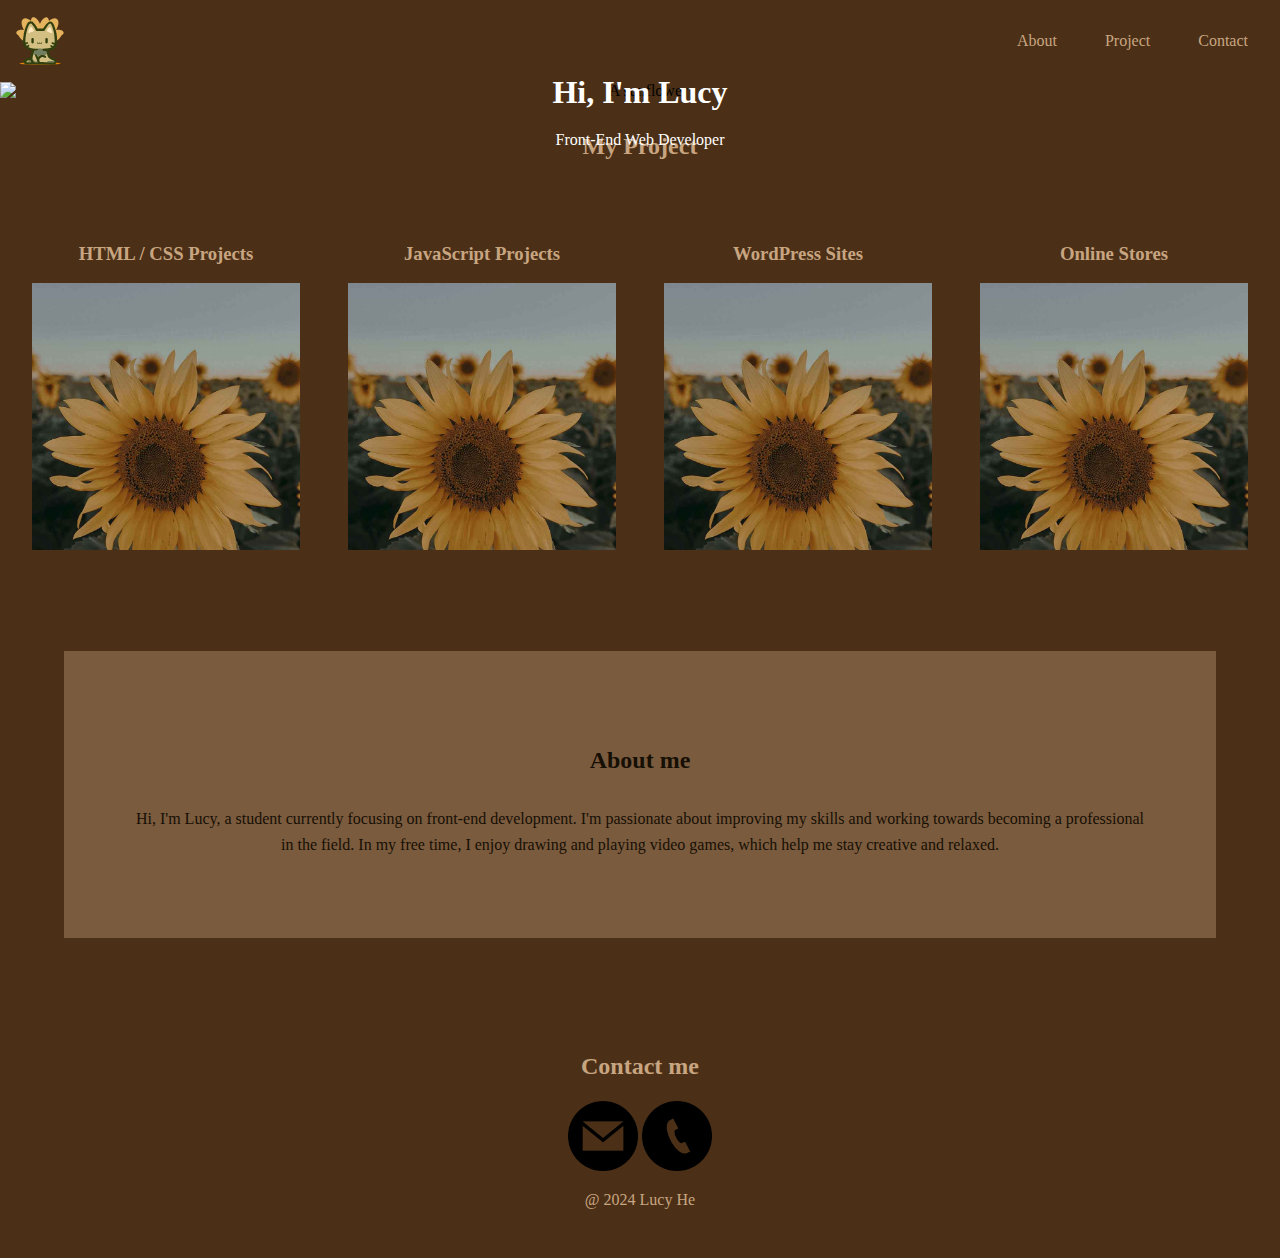
==== index.html @ af117568 "commit" ====
<!DOCTYPE html>
<html lang="en">
<head>
    <meta charset="UTF-8">
    <meta name="viewport" content="width=device-width,initial-scale=1">
    <title>Landing-page</title>
    <link rel="icon" type="image/png" href="/favicon-48x48.png" sizes="48x48" />
    <link rel="icon" type="image/svg+xml" href="/favicon.svg" />
    <link rel="shortcut icon" href="/favicon.ico" />
    <link rel="apple-touch-icon" sizes="180x180" href="/apple-touch-icon.png" />
    <link rel="manifest" href="/site.webmanifest" />
    <link rel="stylesheet" href="styles/normalize-fwd.css">
	<link rel="stylesheet" href="styles/styles.css">
</head>
<body id="top">
    
    <header class="site-header">
        <a href="index.html" class="site-logo">
            <img src="images/landing-page-logo.svg" alt="A cat logo">
        </a>

        <nav class="site-nav">
             <ul class="meun">
                <li><a href="#about">About</a></li>
                <li><a href="#project">Project</a></li>
                 <li><a href="#contact">Contact</a></li>
            </ul>
        </nav>
    </header>

    <main class="site-main" id="home">
        <header class="page-header">
            <h1>Hi, I'm Lucy</h1>
            <p>Front-End Web Developer</p>
            <img src="images/sunflower.jpg" alt="A sunflower">
        </header>

        

        <section id="project">
            <h2>My Project</h2>

            <div class="project-wrapper">

                <article class="site-section">
                    <a href="#">
                        <h3>HTML / CSS Projects</h3>
                        <img width="520" src="images/sunflower-withsky.jpg" alt="Sunflowers with sky">
                    </a>
                </article>

                <article class="site-section">
                    <a href="#">
                        <h3>JavaScript Projects</h3>
                        <img width="520" src="images/sunflower-withsky.jpg" alt="Sunflowers with sky">
                    </a>
                </article>

                <article class="site-section">
                    <a href="#">
                        <h3>WordPress Sites</h3>
                        <img width="520" src="images/sunflower-withsky.jpg" alt="Sunflowers with sky">
                    </a>
                </article>

                <article class="site-section">
                    <a href="#">
                        <h3>Online Stores</h3>
                        <img width="520" src="images/sunflower-withsky.jpg" alt="Sunflowers with sky">
                    </a>
                </article>
                     
                </div>
            </section>

            <section id="about" class="about">
                <h2>About me</h2>
                <p>Hi, I'm Lucy, a student currently focusing on front-end development. I'm passionate about improving my skills and working towards becoming a professional in the field. In my free time, I enjoy drawing and playing video games, which help me stay creative and relaxed.</p>
            </section>


        
        
    </main>

    <footer id="contact" class="site-footer">
        <h2>Contact me</h2>

        <div class="icon-wapper">
            <a class="icon" href="#">
                 <img width="70" src="images/icon-email.png" alt="email icon">
             </a>
        
            <a class="icon" href="#">
                <img width="70" src="images/icon-phone.png" alt="phone icon">
             </a>

        </div>

        <p>@ 2024 Lucy He</p>
        
    </footer>
</body>
</html>
---- styles/styles.css ----
/*--------------------------------------------------------------
>>> TABLE OF CONTENTS:
----------------------------------------------------------------
# Generic (CALLED IN ANOTHER FILE)
	- Normalize
	- Box sizing
	- Media width
# Base
	- Typography
	- Elements
	- Links
# Layouts
# Components
	- Header
	- Main
	- Footer
--------------------------------------------------------------*/

/*--------------------------------------------------------------
# Base
--------------------------------------------------------------*/

/* Typography
--------------------------------------------- */
body {
    
	
    background-color: #4b3017;
}

h1,
h2,
h3,
h4,
h5,
h6 {
	color: #c8a581;
}



p {
	color: #c8a581;
}
.about h2,
.about p {
    color: #160f04;
}

/* Elements
--------------------------------------------- */
.site-header {
    display: flex;
    flex-direction: row;
    justify-content: space-between;
    align-items: center;
    
}
.site-logo {
    width: 5rem;
    height: 5rem;
    display: flex;
    flex-direction: row;
    justify-content: flex-start;
    align-items: flex-start;
    padding: 1rem;
   
    
}

.site-nav ul {
    list-style-type: none;
	display: flex;
    flex-direction: row;
    justify-content: flex-end;
    gap: 1rem;
    margin: .5rem;
    padding: 1rem;
   
}

@media (min-width:50em) {
    .site-nav ul {
        display: flex;
        flex-wrap: wrap;
        justify-content: flex-end;
        gap: 3rem;
        margin: 1rem;
        padding: 1rem;
    }
}


/* Links
--------------------------------------------- */
a {
    text-decoration: none;
    color: #c8a581;
}




/*--------------------------------------------------------------
# Layout
--------------------------------------------------------------*/



/*--------------------------------------------------------------
# Components
--------------------------------------------------------------*/

/* Header
--------------------------------------------- */
.sit-logo {
    display: flex;
    flex-wrap: wrap;
    flex-direction: row;
    width: 2rem;
    height: 2rem;
}

.page-header {
    display: flex;
    flex-wrap: wrap;
    position: relative;
    text-align: center;
    width: 100%;
}

.page-header img {
    width: 100%;
    height: auto;    
}

.page-header h1,
.page-header p {
    display: block;
    position: absolute;
    top: 35%;
    left: 20%;
    color: white; 
    margin: 0;
    padding: 0;
}
.page-header p{
    padding-top: 3rem;
}
 
@media (min-width: 50em) {
    .site-logo{
        display: flex;
        flex-direction: row;
        padding-left: 1rem;
        width: 5rem;
        height: 5rem;
        
    }

.page-header {
    display: flex;
    flex-wrap: wrap;
    position: relative;
    text-align: center;
}

.page-header img {
    width: 100%;
    height: auto;
}

.page-header h1,
.page-header p {
    display: block;
    position: absolute;
    top: 50%; 
    left: 50%; 
    transform: translate(-50%, -50%); 
    color: white; 
    margin: 0;
    padding: 0;
}
.page-header p{
    padding-top: 6rem;
}
	
}



/* Main
--------------------------------------------- */
.site-main {
    display: flex;
    flex-direction: column;
}

.project-wrapper {
    display: flex;
    flex-wrap: wrap;
    justify-content: space-around;
    gap: 1rem;
    padding: 1rem;
}

.site-section{
    display: flex;
    flex-direction: column;
    align-items: center;
    padding: 1rem; 
    flex-basis: 100%;
    max-width: 100%;
}

.site-section img {
    width: 100%;
}

section h2 {
    text-align: center;
    margin: 2rem;
    padding: 1rem;
}

section h3 {
    text-align: center;
}

.about{
    background-color:#7b5b3e;
    text-align: center;
    margin: 1rem;
    padding: 1rem;
}

.about p {
    line-height: 1.6rem;
}


@media (min-width: 50em) {
    .project-wrapper{
        display: flex;
        flex-wrap: nowrap;
        flex-direction: row;
        justify-content: space-between;
    }

    .site-section{
        display: flex;
        flex-wrap: wrap;
        flex-direction: row;
        flex-basis: 30%;
        max-width: 30%;
        flex-grow: 1;
    }

    .site-section img {
        width: auto;
        max-width: 100%;
    }

    .site-section h3 {
        text-align: center;
    }

    section h2 {
        margin: 1rem;
        padding: 1rem;
    }

    .about{
        justify-content: center;
        margin: 4rem;
        padding: 4rem;
    }

}
        
/* Footer
--------------------------------------------- */
footer {
    display: flex;
    flex-direction: column;
    justify-content: center;
    align-items: center;
    margin: 2rem;
}

@media (min-width:50em) {
    footer{
        display: flex;
        flex-direction: column;
        justify-content: center;
        align-items: center;
    }
    .icon-wrapper {
        display: flex;
        flex-direction: row; 
        justify-content: center; 
        gap: 3rem;
    }
    
}
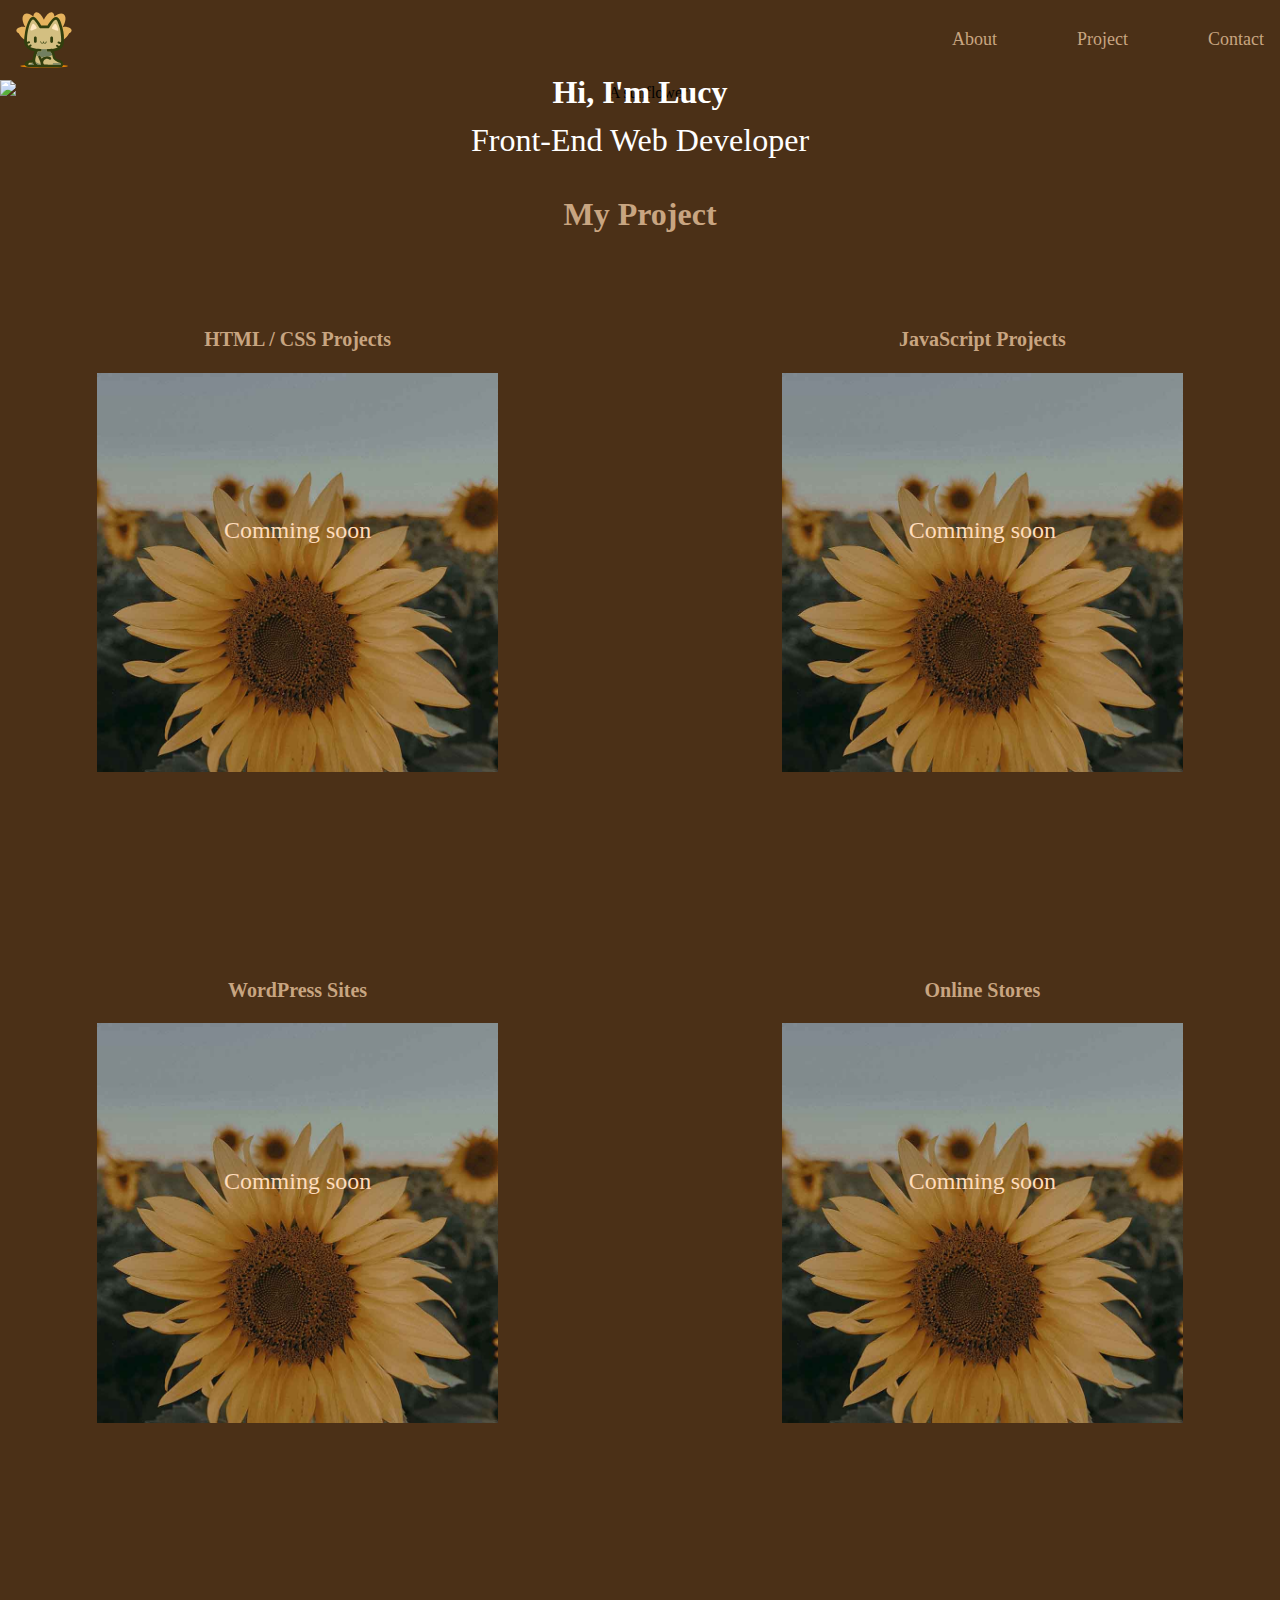
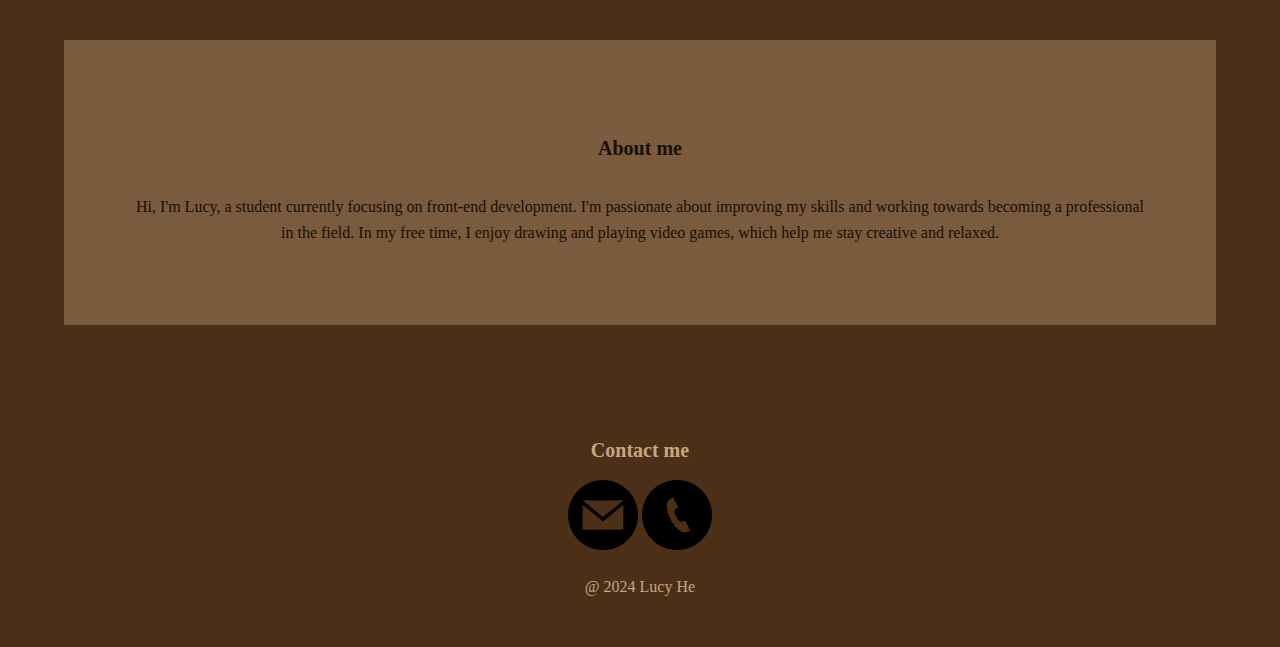
==== commit 870960b1: "commit" ====
--- a/index.html
+++ b/index.html
@@ -46,6 +46,7 @@
                     <a href="#">
                         <h3>HTML / CSS Projects</h3>
                         <img width="520" src="images/sunflower-withsky.jpg" alt="Sunflowers with sky">
+                        <p>Comming soon</p>
                     </a>
                 </article>
 
@@ -53,6 +54,7 @@
                     <a href="#">
                         <h3>JavaScript Projects</h3>
                         <img width="520" src="images/sunflower-withsky.jpg" alt="Sunflowers with sky">
+                        <p>Comming soon</p>
                     </a>
                 </article>
 
@@ -60,6 +62,7 @@
                     <a href="#">
                         <h3>WordPress Sites</h3>
                         <img width="520" src="images/sunflower-withsky.jpg" alt="Sunflowers with sky">
+                        <p>Comming soon</p>
                     </a>
                 </article>
 
@@ -67,6 +70,7 @@
                     <a href="#">
                         <h3>Online Stores</h3>
                         <img width="520" src="images/sunflower-withsky.jpg" alt="Sunflowers with sky">
+                        <p>Comming soon</p>
                     </a>
                 </article>
                      
--- a/styles/styles.css
+++ b/styles/styles.css
@@ -23,9 +23,10 @@
 /* Typography
 --------------------------------------------- */
 body {
-    
-	
     background-color: #4b3017;
+    font-size: 1rem;
+    font-weight: 300;
+    line-height: 1.6rem;
 }
 
 h1,
@@ -35,8 +36,8 @@
 h5,
 h6 {
 	color: #c8a581;
-}
-
+    font-size: 1.25rem;
+}
 
 
 p {
@@ -47,6 +48,10 @@
     color: #160f04;
 }
 
+.site-section p {
+    color: #ffdcbb;
+}
+
 /* Elements
 --------------------------------------------- */
 .site-header {
@@ -62,30 +67,31 @@
     display: flex;
     flex-direction: row;
     justify-content: flex-start;
-    align-items: flex-start;
-    padding: 1rem;
+    padding: .5rem;
    
     
 }
-
 .site-nav ul {
     list-style-type: none;
 	display: flex;
     flex-direction: row;
     justify-content: flex-end;
-    gap: 1rem;
-    margin: .5rem;
+   
+}
+.site-nav li {
     padding: 1rem;
-   
 }
 
 @media (min-width:50em) {
     .site-nav ul {
+        font-size: 1.125rem;
         display: flex;
         flex-wrap: wrap;
         justify-content: flex-end;
         gap: 3rem;
-        margin: 1rem;
+        margin: .5rem 0;
+    }
+    .site-nav li {
         padding: 1rem;
     }
 }
@@ -97,7 +103,10 @@
     text-decoration: none;
     color: #c8a581;
 }
-
+a:hover,
+a:active {
+    color: #9fd08a;
+}
 
 
 
@@ -125,7 +134,6 @@
     display: flex;
     flex-wrap: wrap;
     position: relative;
-    text-align: center;
     width: 100%;
 }
 
@@ -138,13 +146,17 @@
 .page-header p {
     display: block;
     position: absolute;
-    top: 35%;
-    left: 20%;
     color: white; 
     margin: 0;
     padding: 0;
 }
+.page-header h1 {
+    top: 40%;
+    left: 33%;
+}
 .page-header p{
+    top: 40%;
+    left: 23%;
     padding-top: 3rem;
 }
  
@@ -158,32 +170,33 @@
         
     }
 
-.page-header {
-    display: flex;
-    flex-wrap: wrap;
-    position: relative;
-    text-align: center;
-}
-
-.page-header img {
-    width: 100%;
-    height: auto;
-}
-
-.page-header h1,
-.page-header p {
-    display: block;
-    position: absolute;
-    top: 50%; 
-    left: 50%; 
-    transform: translate(-50%, -50%); 
-    color: white; 
-    margin: 0;
-    padding: 0;
-}
-.page-header p{
-    padding-top: 6rem;
-}
+    .page-header {
+        display: flex;
+        flex-wrap: wrap;
+        position: relative;
+        text-align: center;
+    }
+
+    .page-header img {
+        width: 100%;
+        height: auto;
+    }
+
+    .page-header h1,
+    .page-header p {
+        font-size: 2rem;
+        display: block;
+        position: absolute;
+        top: 50%; 
+        left: 50%; 
+        transform: translate(-50%, -50%); 
+        color: white; 
+        margin: 0;
+        padding: 0;
+    }
+    .page-header p{
+        padding-top: 6rem;
+    }
 	
 }
 
@@ -195,6 +208,7 @@
     display: flex;
     flex-direction: column;
 }
+
 
 .project-wrapper {
     display: flex;
@@ -205,16 +219,27 @@
 }
 
 .site-section{
+    
     display: flex;
     flex-direction: column;
+    justify-content: space-between;
+    gap: 2rem;
+    padding: 1 1 auto;
     align-items: center;
-    padding: 1rem; 
-    flex-basis: 100%;
-    max-width: 100%;
+    position: relative;
 }
 
 .site-section img {
     width: 100%;
+    height: 60%;
+    
+}
+
+.site-section p {
+    position: absolute;
+    top: 35%; 
+    left: 50%; 
+    transform: translate(-50%, -50%);     
 }
 
 section h2 {
@@ -234,31 +259,40 @@
     padding: 1rem;
 }
 
-.about p {
-    line-height: 1.6rem;
-}
 
 
 @media (min-width: 50em) {
+    #project h2 {
+        margin-top: 5rem;
+        font-size: 2rem;
+    }
     .project-wrapper{
         display: flex;
-        flex-wrap: nowrap;
+        flex-wrap: wrap;
         flex-direction: row;
         justify-content: space-between;
+
     }
 
     .site-section{
         display: flex;
         flex-wrap: wrap;
-        flex-direction: row;
-        flex-basis: 30%;
-        max-width: 30%;
-        flex-grow: 1;
+        align-content: center;
+        justify-content: space-between;
+        margin: 2rem;
+        flex-basis: 40%;
+        max-width: 40%;
     }
 
     .site-section img {
         width: auto;
         max-width: 100%;
+        height: 70%;
+        
+    }
+
+    .site-section p {
+        font-size: 1.5rem;
     }
 
     .site-section h3 {
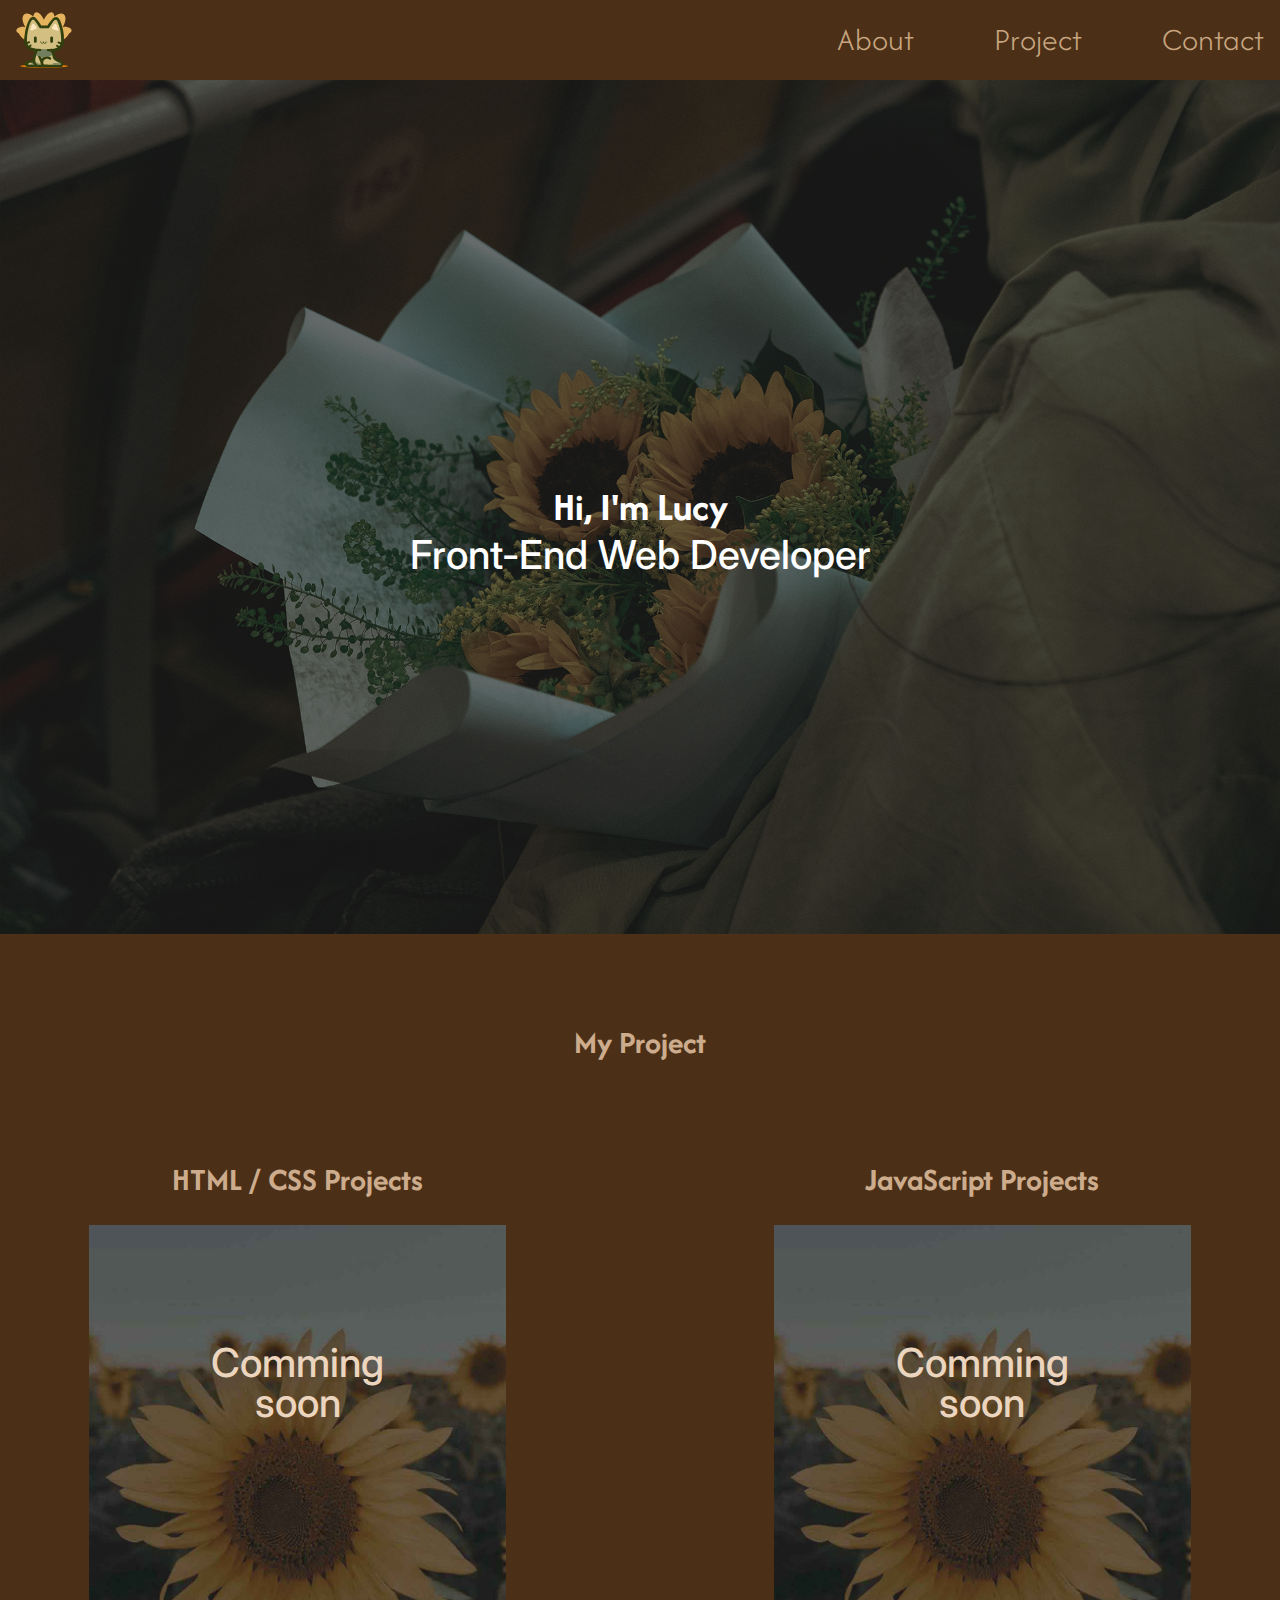
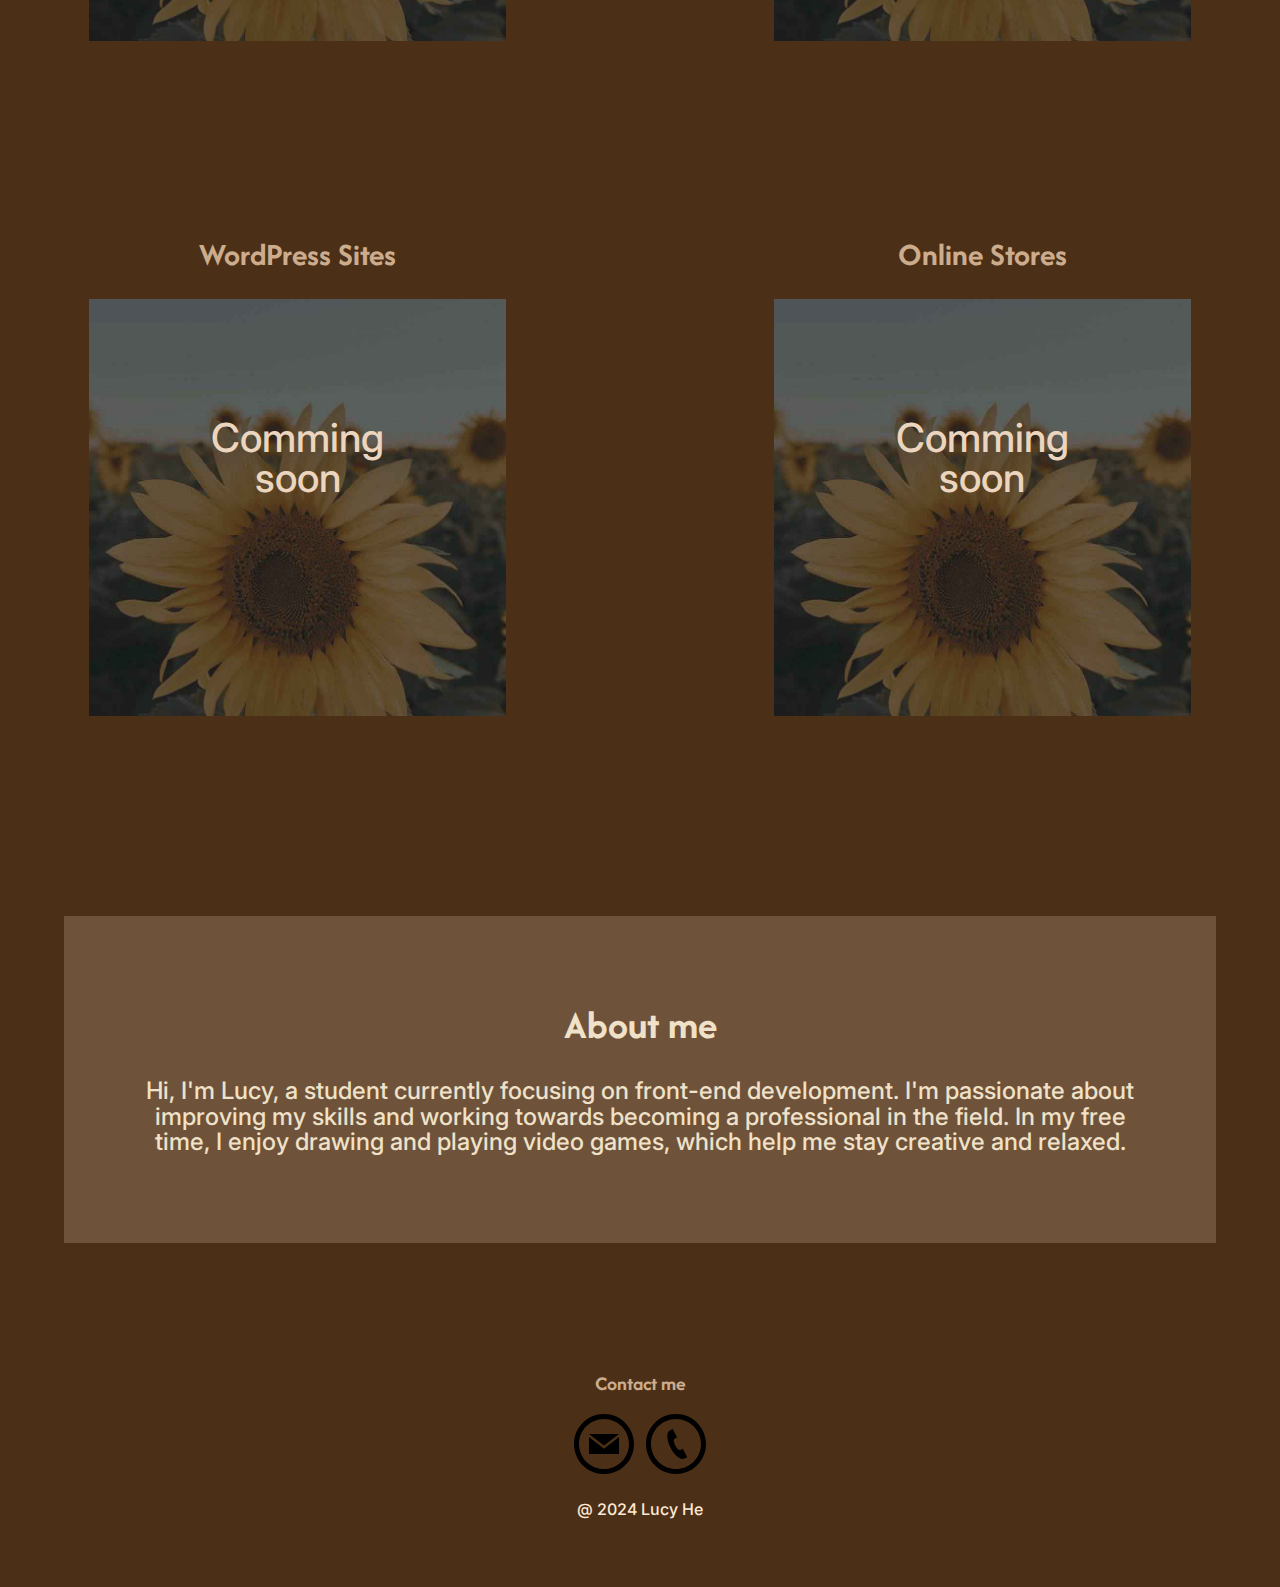
==== commit 6ded2d7f: "commit" ====
--- a/index.html
+++ b/index.html
@@ -9,6 +9,12 @@
     <link rel="shortcut icon" href="/favicon.ico" />
     <link rel="apple-touch-icon" sizes="180x180" href="/apple-touch-icon.png" />
     <link rel="manifest" href="/site.webmanifest" />
+    <link rel="preconnect" href="https://fonts.googleapis.com">
+    <link rel="preconnect" href="https://fonts.gstatic.com" crossorigin>
+    <link href="https://fonts.googleapis.com/css2?family=Afacad+Flux:wght@100..1000&display=swap" rel="stylesheet">
+    <link rel="preconnect" href="https://fonts.googleapis.com">
+    <link rel="preconnect" href="https://fonts.gstatic.com" crossorigin>
+    <link href="https://fonts.googleapis.com/css2?family=Inter:ital,opsz,wght@0,14..32,100..900;1,14..32,100..900&family=Montserrat:ital,wght@0,100..900;1,100..900&display=swap" rel="stylesheet">
     <link rel="stylesheet" href="styles/normalize-fwd.css">
 	<link rel="stylesheet" href="styles/styles.css">
 </head>
@@ -23,16 +29,18 @@
              <ul class="meun">
                 <li><a href="#about">About</a></li>
                 <li><a href="#project">Project</a></li>
-                 <li><a href="#contact">Contact</a></li>
+                <li><a href="#contact">Contact</a></li>
             </ul>
         </nav>
     </header>
 
     <main class="site-main" id="home">
         <header class="page-header">
+            
             <h1>Hi, I'm Lucy</h1>
             <p>Front-End Web Developer</p>
-            <img src="images/sunflower.jpg" alt="A sunflower">
+            
+            <img src="images/sunflower.png" alt="A sunflower">
         </header>
 
         
@@ -92,11 +100,11 @@
 
         <div class="icon-wapper">
             <a class="icon" href="#">
-                 <img width="70" src="images/icon-email.png" alt="email icon">
+                <svg xmlns="http://www.w3.org/2000/svg" width="60" height="60" viewBox="0 0 24 24"><path d="M12 2.02c5.514 0 10 4.486 10 10s-4.486 10-10 10-10-4.486-10-10 4.486-10 10-10zm0-2c-6.627 0-12 5.373-12 12s5.373 12 12 12 12-5.373 12-12-5.373-12-12-12zm0 12.55l-5.992-4.57h11.983l-5.991 4.57zm0 1.288l-6-4.629v6.771h12v-6.771l-6 4.629z"/></svg>
              </a>
         
             <a class="icon" href="#">
-                <img width="70" src="images/icon-phone.png" alt="phone icon">
+                <svg xmlns="http://www.w3.org/2000/svg" width="60" height="60" viewBox="0 0 24 24"><path d="M12 2c5.514 0 10 4.486 10 10s-4.486 10-10 10-10-4.486-10-10 4.486-10 10-10zm0-2c-6.627 0-12 5.373-12 12s5.373 12 12 12 12-5.373 12-12-5.373-12-12-12zm4.5 17.311l-1.76-3.397-1.032.505c-1.12.543-3.4-3.91-2.305-4.497l1.042-.513-1.747-3.409-1.053.52c-3.601 1.877 2.117 12.991 5.8 11.308l1.055-.517z"/></svg>
              </a>
 
         </div>
--- a/styles/styles.css
+++ b/styles/styles.css
@@ -35,26 +35,39 @@
 h4,
 h5,
 h6 {
-	color: #c8a581;
+    font-family: "Afacad Flux", sans-serif;
+	color: #ccac8d;
     font-size: 1.25rem;
 }
 
 
 p {
-	color: #c8a581;
-}
+    font-family: "Inter", sans-serif;
+    font-weight: 500;
+	color: #ffe9d4;
+}
+
+.page-header{
+    font-family: "Afacad Flux", sans-serif;
+}
+
+a {
+    font-family: "Afacad Flux", sans-serif;
+}
+
 .about h2,
 .about p {
-    color: #160f04;
+    color: #f0e1c9;
 }
 
 .site-section p {
-    color: #ffdcbb;
+    color: #ecd5bf;
 }
 
 /* Elements
 --------------------------------------------- */
 .site-header {
+
     display: flex;
     flex-direction: row;
     justify-content: space-between;
@@ -78,8 +91,9 @@
     justify-content: flex-end;
    
 }
-.site-nav li {
+.site-nav li a {
     padding: 1rem;
+    display: block;
 }
 
 @media (min-width:50em) {
@@ -91,8 +105,12 @@
         gap: 3rem;
         margin: .5rem 0;
     }
-    .site-nav li {
+    .site-nav li a {
         padding: 1rem;
+        display: block;
+    }
+    .meun li {
+        font-size: 2rem;
     }
 }
 
@@ -145,20 +163,20 @@
 .page-header h1,
 .page-header p {
     display: block;
+    flex-direction: column;
     position: absolute;
+    text-align: center;
     color: white; 
-    margin: 0;
-    padding: 0;
+    font-size: 1.125rem;
+    left: 0;
+    right: 0;
+    top: 50%;
+    
 }
 .page-header h1 {
     top: 40%;
-    left: 33%;
-}
-.page-header p{
-    top: 40%;
-    left: 23%;
-    padding-top: 3rem;
-}
+}
+
  
 @media (min-width: 50em) {
     .site-logo{
@@ -184,7 +202,7 @@
 
     .page-header h1,
     .page-header p {
-        font-size: 2rem;
+        font-size: 2.5rem;
         display: block;
         position: absolute;
         top: 50%; 
@@ -239,11 +257,15 @@
     position: absolute;
     top: 35%; 
     left: 50%; 
-    transform: translate(-50%, -50%);     
+    transform: translate(-50%, -50%);  
+    text-align: center;  
+    font-size: 1.8rem; 
+    line-height: 1.6rem;
 }
 
 section h2 {
     text-align: center;
+    font-size: 2rem;
     margin: 2rem;
     padding: 1rem;
 }
@@ -253,13 +275,19 @@
 }
 
 .about{
-    background-color:#7b5b3e;
+    background-color:#6e533a;
     text-align: center;
     margin: 1rem;
     padding: 1rem;
 }
 
-
+.about h2 {
+    font-size: 2.5rem;
+}
+.about p {
+    font-size: 1rem;
+   
+}
 
 @media (min-width: 50em) {
     #project h2 {
@@ -292,11 +320,14 @@
     }
 
     .site-section p {
-        font-size: 1.5rem;
-    }
-
-    .site-section h3 {
+        font-size: 2.5rem;
+        line-height: 2.5rem;
+        
+    }
+
+    h3 {
         text-align: center;
+        font-size: 2rem;
     }
 
     section h2 {
@@ -309,7 +340,10 @@
         margin: 4rem;
         padding: 4rem;
     }
-
+    .about p {
+        font-size: 1.5rem;
+       
+    }
 }
         
 /* Footer
@@ -319,9 +353,12 @@
     flex-direction: column;
     justify-content: center;
     align-items: center;
-    margin: 2rem;
-}
-
+    margin: 3rem;
+}
+.icon {
+   margin: 0 .3rem 0;
+   
+}
 @media (min-width:50em) {
     footer{
         display: flex;
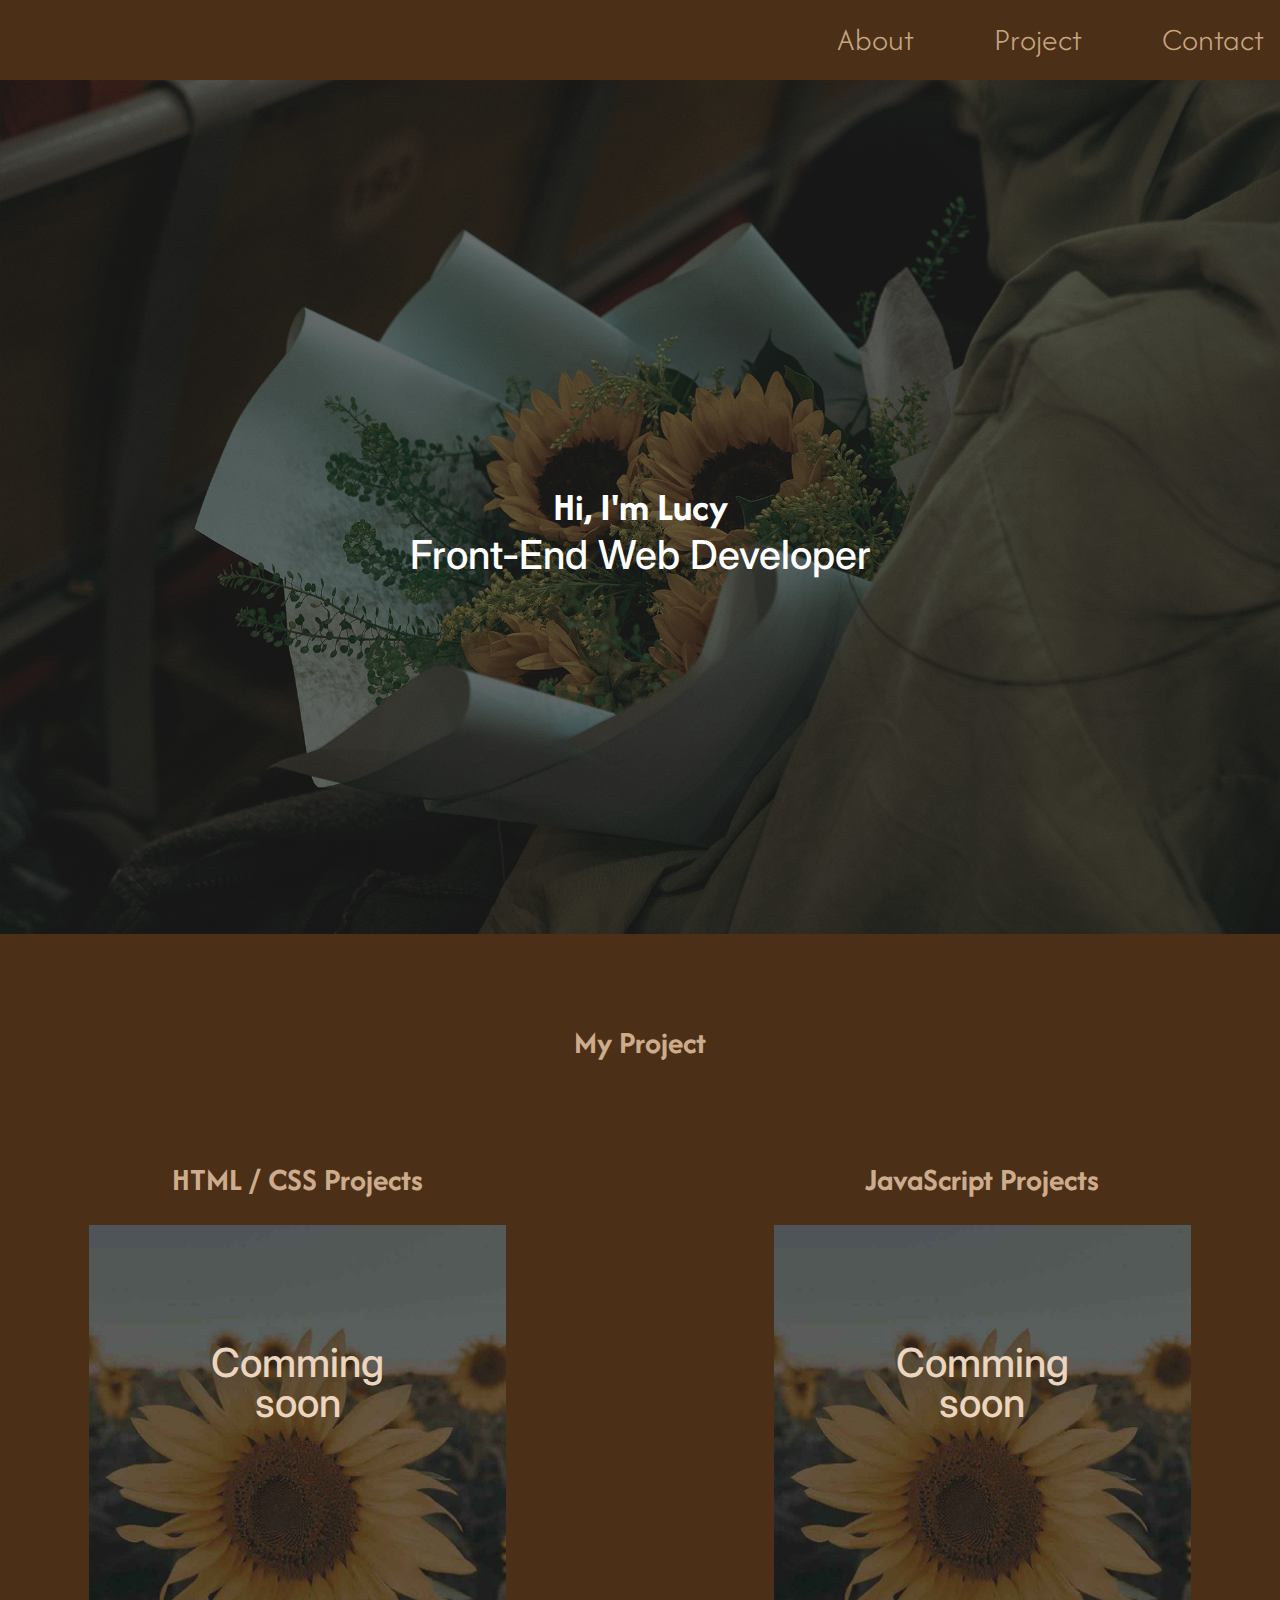
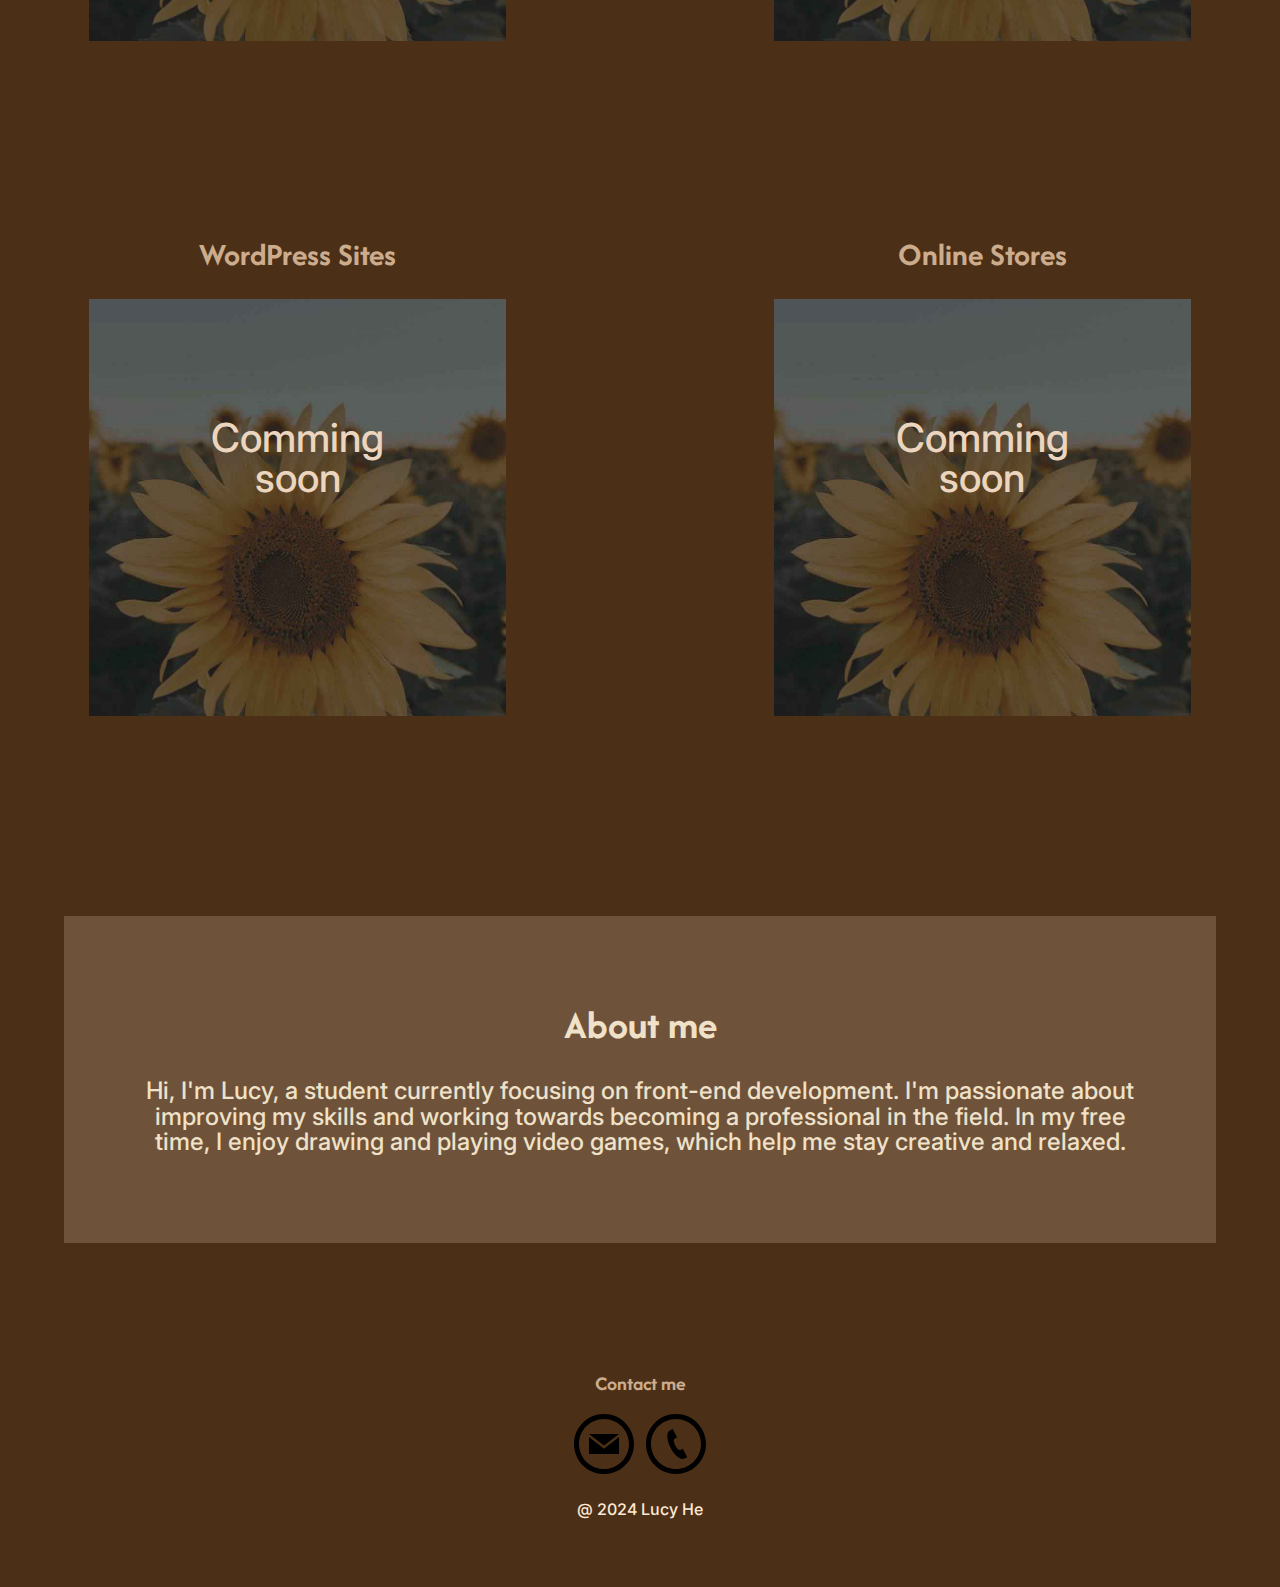
==== commit 5aef8e29: "commit" ====
--- a/index.html
+++ b/index.html
@@ -8,7 +8,9 @@
     <link rel="icon" type="image/svg+xml" href="/favicon.svg" />
     <link rel="shortcut icon" href="/favicon.ico" />
     <link rel="apple-touch-icon" sizes="180x180" href="/apple-touch-icon.png" />
+    <meta name="apple-mobile-web-app-title" content="MyWebSite" />
     <link rel="manifest" href="/site.webmanifest" />
+
     <link rel="preconnect" href="https://fonts.googleapis.com">
     <link rel="preconnect" href="https://fonts.gstatic.com" crossorigin>
     <link href="https://fonts.googleapis.com/css2?family=Afacad+Flux:wght@100..1000&display=swap" rel="stylesheet">
@@ -22,7 +24,9 @@
     
     <header class="site-header">
         <a href="index.html" class="site-logo">
-            <img src="images/landing-page-logo.svg" alt="A cat logo">
+            <a href="index.html">
+                <img src="images/landing-page-logo.svg" alt="logo">
+            </a>
         </a>
 
         <nav class="site-nav">
--- a/styles/styles.css
+++ b/styles/styles.css
@@ -359,6 +359,7 @@
    margin: 0 .3rem 0;
    
 }
+
 @media (min-width:50em) {
     footer{
         display: flex;
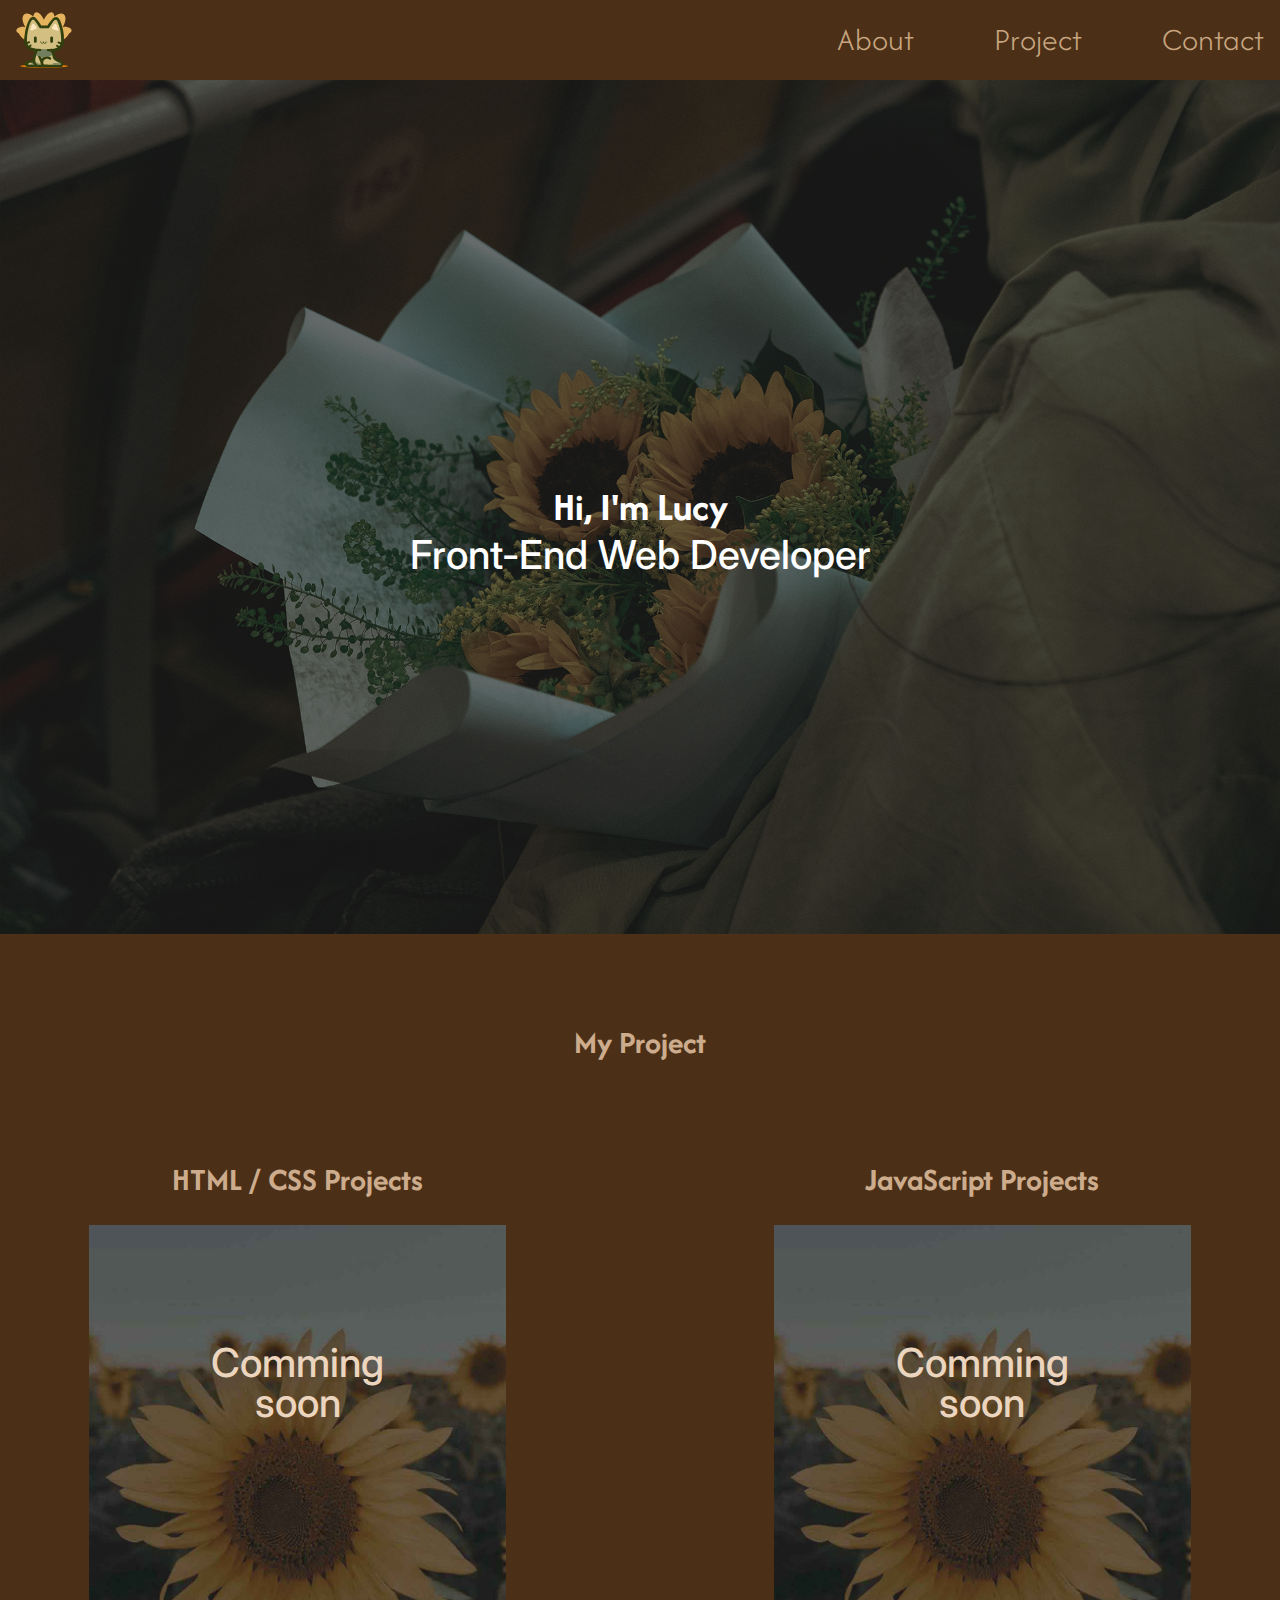
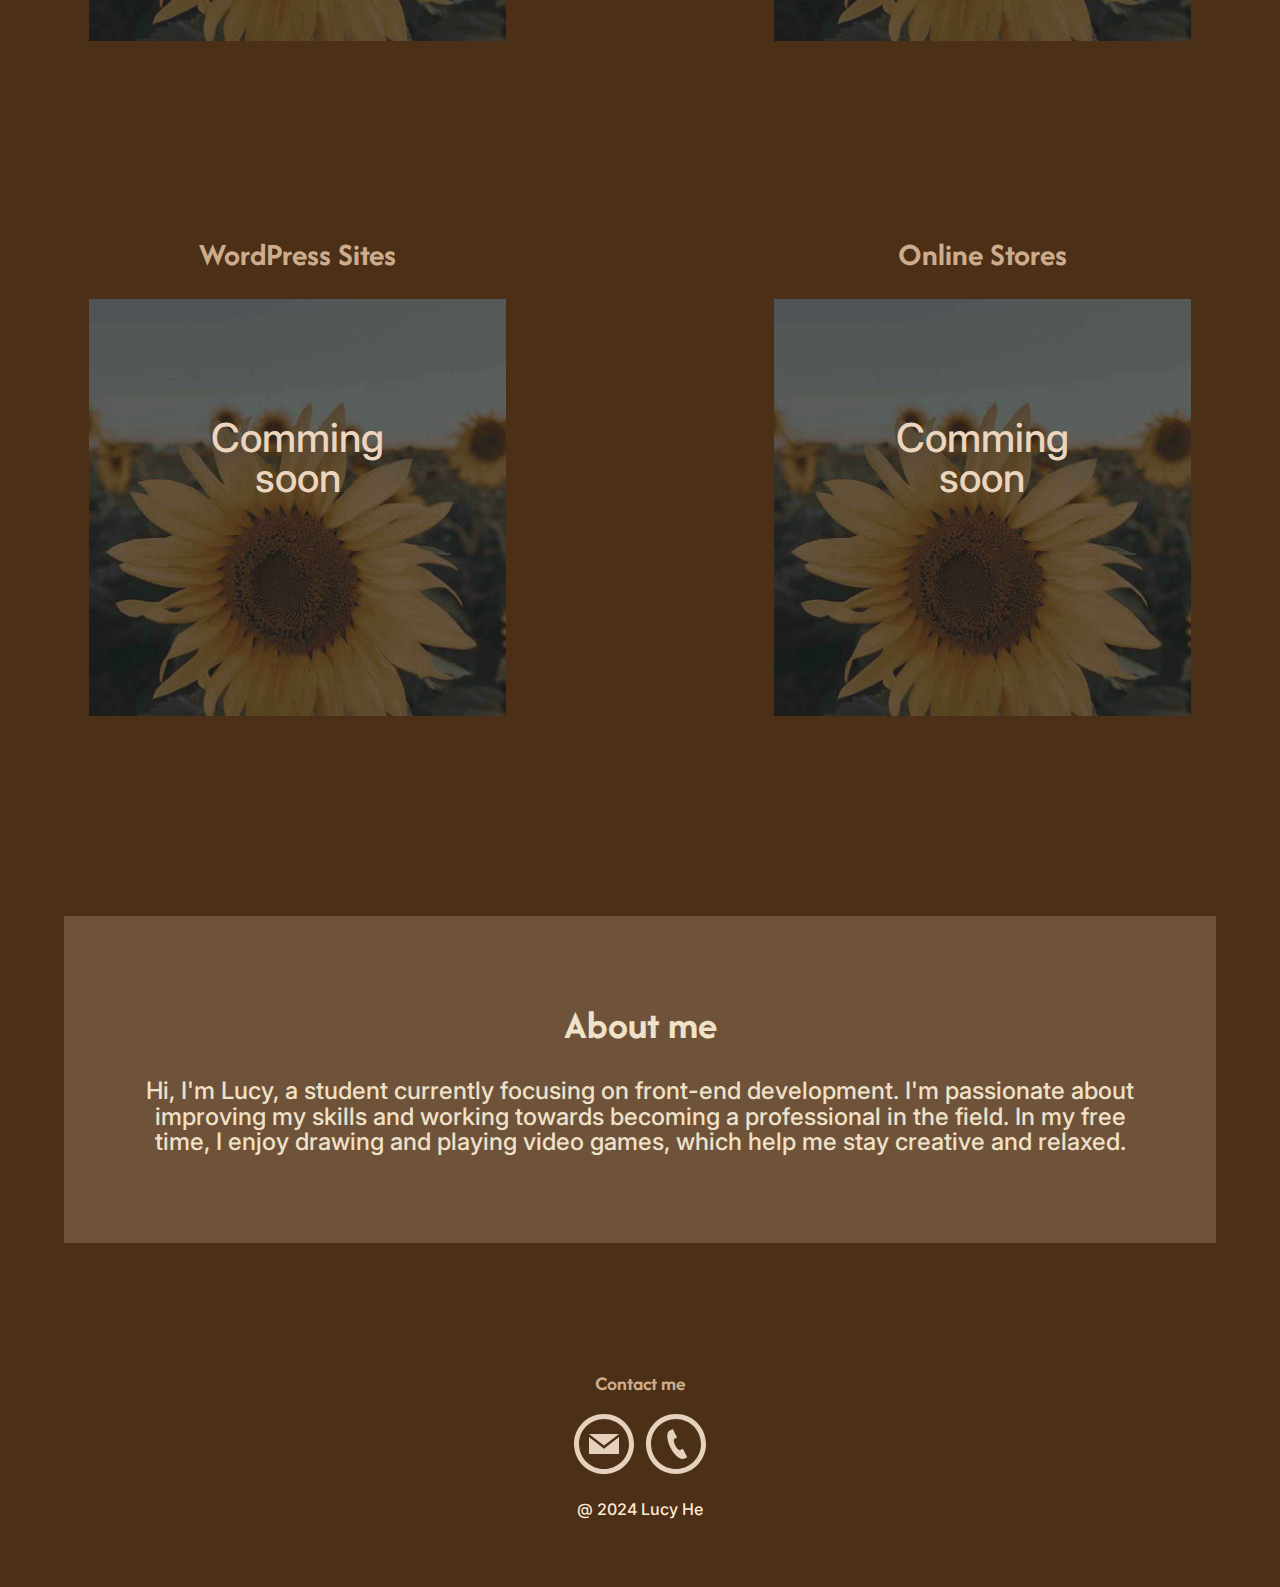
==== commit 815cae7d: "commit" ====
--- a/index.html
+++ b/index.html
@@ -24,9 +24,7 @@
     
     <header class="site-header">
         <a href="index.html" class="site-logo">
-            <a href="index.html">
-                <img src="images/landing-page-logo.svg" alt="logo">
-            </a>
+            <img src="images/landing-page-logo.svg" alt="A cat logo">
         </a>
 
         <nav class="site-nav">
--- a/styles/styles.css
+++ b/styles/styles.css
@@ -75,8 +75,8 @@
     
 }
 .site-logo {
-    width: 5rem;
-    height: 5rem;
+    width: 7rem;
+    height: 7rem;
     display: flex;
     flex-direction: row;
     justify-content: flex-start;
@@ -97,6 +97,9 @@
 }
 
 @media (min-width:50em) {
+    .site-logo{
+        justify-content: flex-start;
+    }
     .site-nav ul {
         font-size: 1.125rem;
         display: flex;
@@ -357,7 +360,7 @@
 }
 .icon {
    margin: 0 .3rem 0;
-   
+   fill: #e5d1bd;
 }
 
 @media (min-width:50em) {
